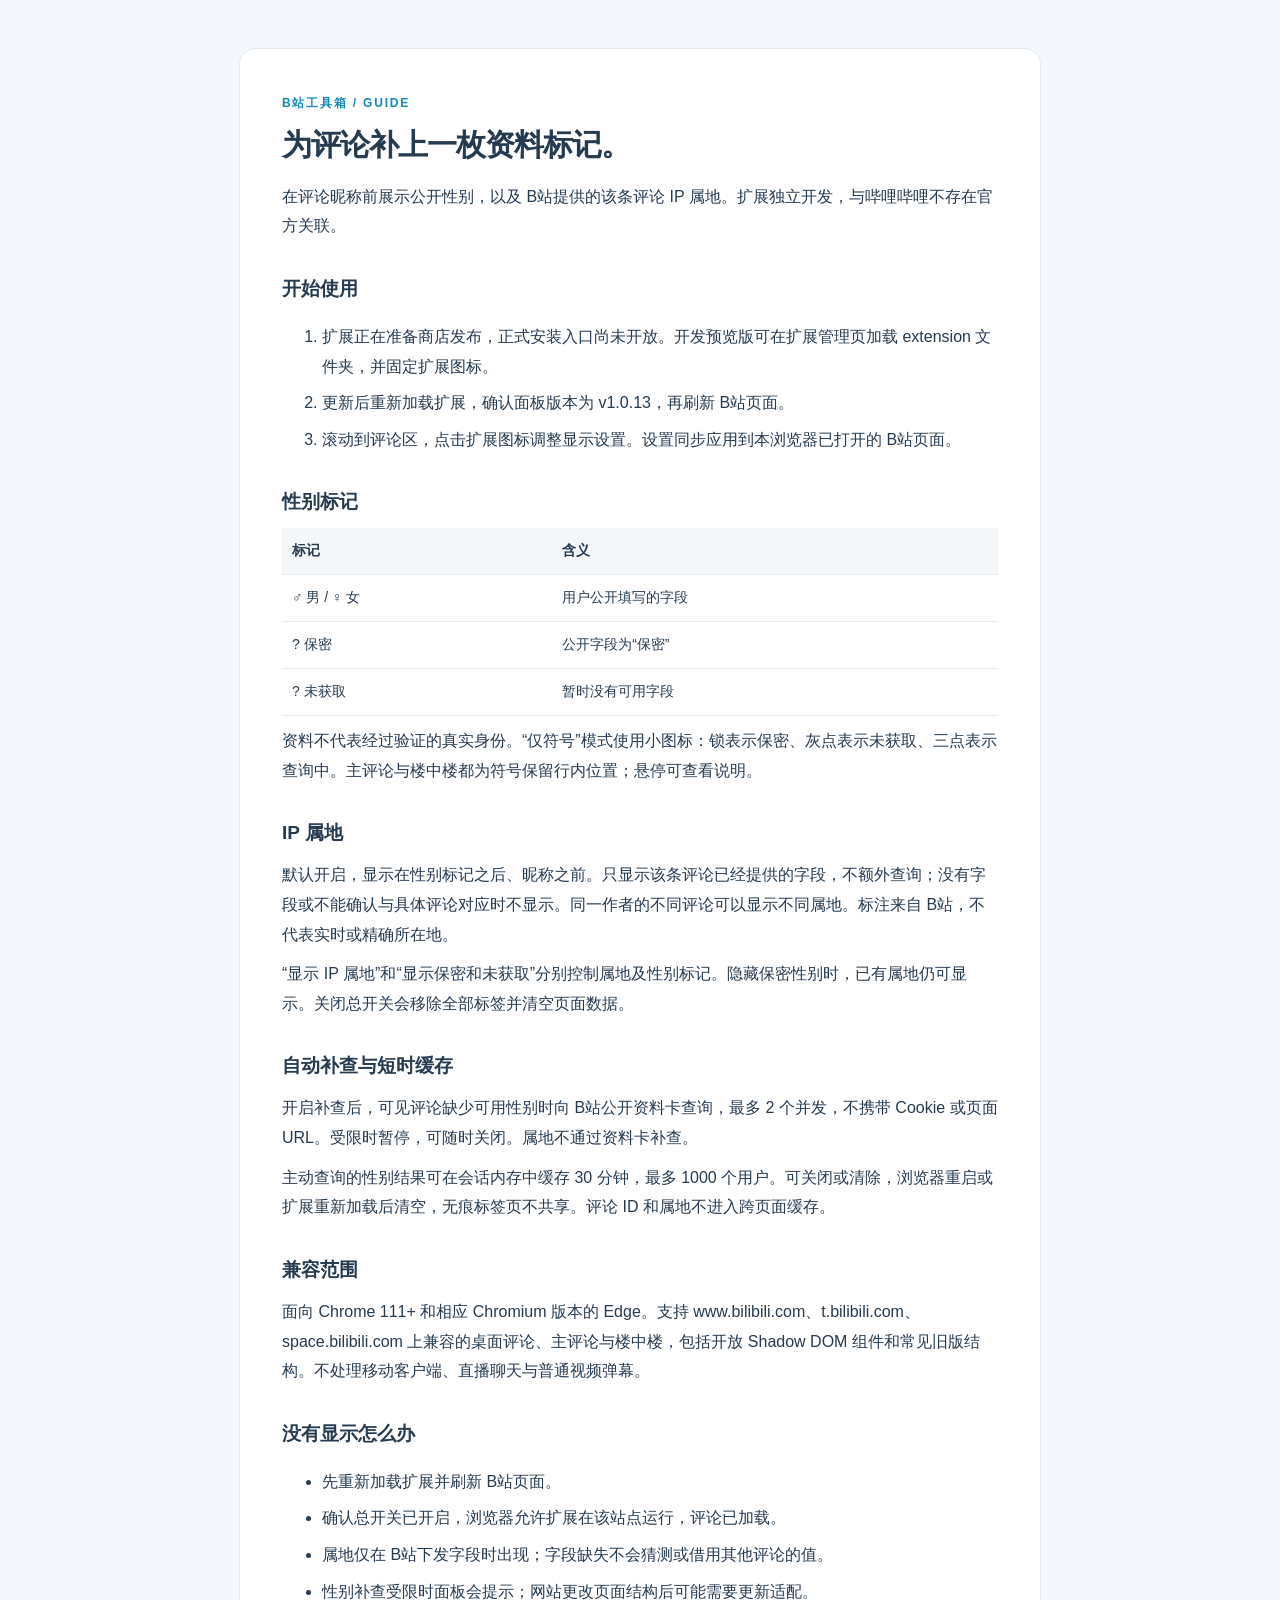
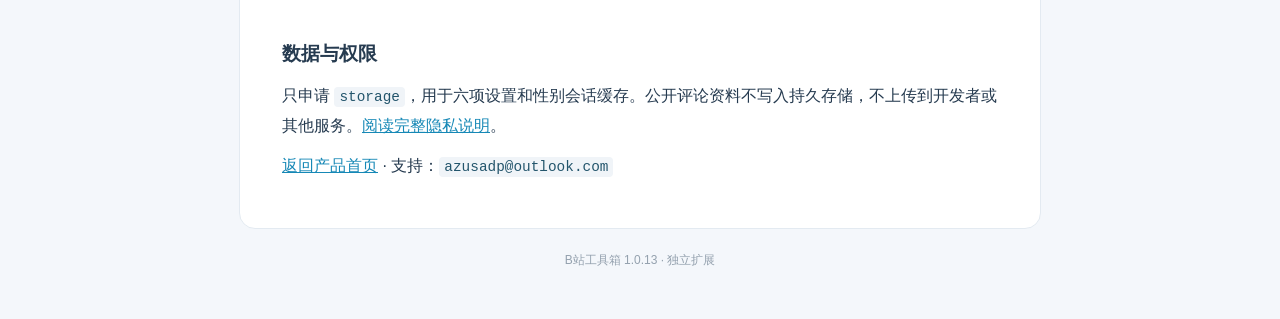
==== help.html @ 61e421c5 "Publish B站工具箱 website and privacy policy" ====
<!doctype html>
<html lang="zh-CN"><head><meta charset="utf-8"><meta name="viewport" content="width=device-width,initial-scale=1"><title>使用说明 · B站工具箱</title><link rel="stylesheet" href="docs.css"></head><body><main>
<span class="eyebrow">B站工具箱 / GUIDE</span><h1>为评论补上一枚资料标记。</h1>
<p>在评论昵称前展示公开性别，以及 B站提供的该条评论 IP 属地。扩展独立开发，与哔哩哔哩不存在官方关联。</p>
<h2>开始使用</h2><ol><li>扩展正在准备商店发布，正式安装入口尚未开放。开发预览版可在扩展管理页加载 extension 文件夹，并固定扩展图标。</li><li>更新后重新加载扩展，确认面板版本为 v1.0.13，再刷新 B站页面。</li><li>滚动到评论区，点击扩展图标调整显示设置。设置同步应用到本浏览器已打开的 B站页面。</li></ol>
<h2>性别标记</h2><table><tr><th>标记</th><th>含义</th></tr><tr><td>♂ 男 / ♀ 女</td><td>用户公开填写的字段</td></tr><tr><td>? 保密</td><td>公开字段为“保密”</td></tr><tr><td>? 未获取</td><td>暂时没有可用字段</td></tr></table>
<p>资料不代表经过验证的真实身份。“仅符号”模式使用小图标：锁表示保密、灰点表示未获取、三点表示查询中。主评论与楼中楼都为符号保留行内位置；悬停可查看说明。</p>
<h2>IP 属地</h2><p>默认开启，显示在性别标记之后、昵称之前。只显示该条评论已经提供的字段，不额外查询；没有字段或不能确认与具体评论对应时不显示。同一作者的不同评论可以显示不同属地。标注来自 B站，不代表实时或精确所在地。</p>
<p>“显示 IP 属地”和“显示保密和未获取”分别控制属地及性别标记。隐藏保密性别时，已有属地仍可显示。关闭总开关会移除全部标签并清空页面数据。</p>
<h2>自动补查与短时缓存</h2><p>开启补查后，可见评论缺少可用性别时向 B站公开资料卡查询，最多 2 个并发，不携带 Cookie 或页面 URL。受限时暂停，可随时关闭。属地不通过资料卡补查。</p>
<p>主动查询的性别结果可在会话内存中缓存 30 分钟，最多 1000 个用户。可关闭或清除，浏览器重启或扩展重新加载后清空，无痕标签页不共享。评论 ID 和属地不进入跨页面缓存。</p>
<h2>兼容范围</h2><p>面向 Chrome 111+ 和相应 Chromium 版本的 Edge。支持 www.bilibili.com、t.bilibili.com、space.bilibili.com 上兼容的桌面评论、主评论与楼中楼，包括开放 Shadow DOM 组件和常见旧版结构。不处理移动客户端、直播聊天与普通视频弹幕。</p>
<h2>没有显示怎么办</h2><ul><li>先重新加载扩展并刷新 B站页面。</li><li>确认总开关已开启，浏览器允许扩展在该站点运行，评论已加载。</li><li>属地仅在 B站下发字段时出现；字段缺失不会猜测或借用其他评论的值。</li><li>性别补查受限时面板会提示；网站更改页面结构后可能需要更新适配。</li></ul>
<h2>数据与权限</h2><p>只申请 <code>storage</code>，用于六项设置和性别会话缓存。公开评论资料不写入持久存储，不上传到开发者或其他服务。<a href="privacy.html">阅读完整隐私说明</a>。</p>
<p><a href="index.html">返回产品首页</a> · 支持：<code>azusadp@outlook.com</code></p></main><footer>B站工具箱 1.0.13 · 独立扩展</footer></body></html>
---- docs.css ----
:root{color-scheme:light;font:16px/1.85 "Segoe UI","Microsoft YaHei",sans-serif;color:#263b50;background:#f4f7fb}*{box-sizing:border-box}body{max-width:850px;margin:48px auto;padding:0 24px}main{background:#fff;border:1px solid #e3eaf1;border-radius:16px;padding:38px 42px}h1{font-size:30px;line-height:1.3;letter-spacing:-1px;margin:8px 0 18px}h2{font-size:19px;margin:30px 0 9px}p{margin:10px 0}a{color:#1688b6}small,.muted{color:#7b8c9d}.eyebrow{color:#138bb7;font-size:12px;letter-spacing:1.8px;font-weight:700}li{margin:7px 0}code{background:#f0f4f8;color:#23556c;border-radius:4px;padding:2px 5px;font-size:.9em}pre{overflow:auto;background:#f0f4f8;padding:16px;border-radius:8px;line-height:1.6}.box{border-left:3px solid #1693c1;background:#eef7fb;padding:12px 18px;border-radius:0 8px 8px 0}table{width:100%;border-collapse:collapse;font-size:14px}th,td{padding:10px;text-align:left;border-bottom:1px solid #e3eaf1}th{background:#f3f7fa}footer{text-align:center;color:#94a1ae;font-size:12px;margin:20px 0}@media(max-width:600px){body{margin:18px auto;padding:0 12px}main{padding:22px}h1{font-size:26px}}
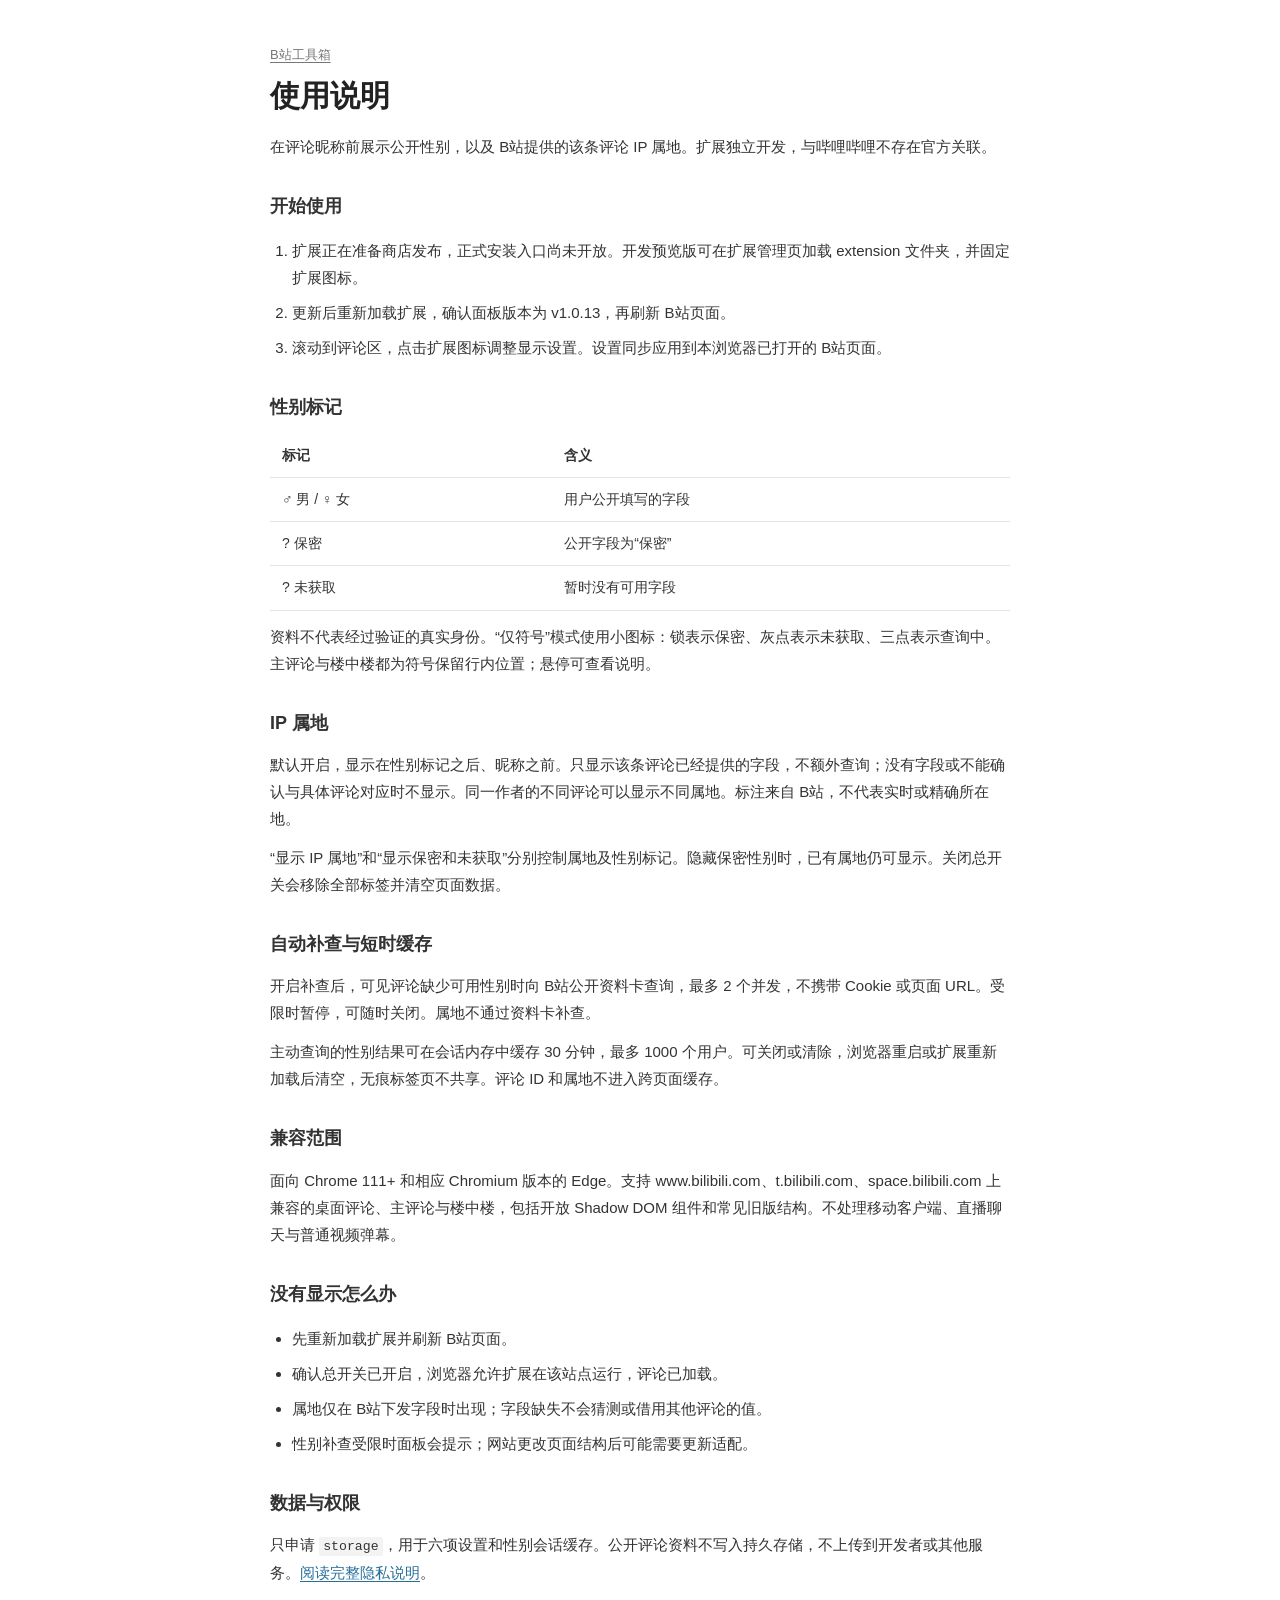
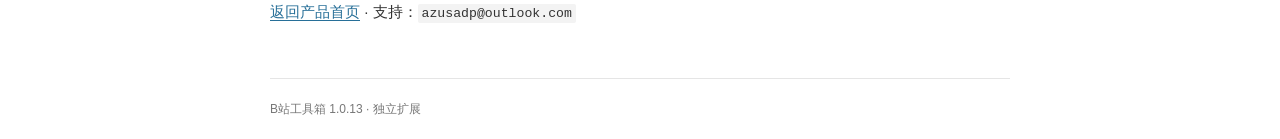
==== commit 45017e3b: "Simplify site layout and copy; use generic region example" ====
--- a/help.html
+++ b/help.html
@@ -1,6 +1,6 @@
 <!doctype html>
 <html lang="zh-CN"><head><meta charset="utf-8"><meta name="viewport" content="width=device-width,initial-scale=1"><title>使用说明 · B站工具箱</title><link rel="stylesheet" href="docs.css"></head><body><main>
-<span class="eyebrow">B站工具箱 / GUIDE</span><h1>为评论补上一枚资料标记。</h1>
+<a class="eyebrow" href="index.html">B站工具箱</a><h1>使用说明</h1>
 <p>在评论昵称前展示公开性别，以及 B站提供的该条评论 IP 属地。扩展独立开发，与哔哩哔哩不存在官方关联。</p>
 <h2>开始使用</h2><ol><li>扩展正在准备商店发布，正式安装入口尚未开放。开发预览版可在扩展管理页加载 extension 文件夹，并固定扩展图标。</li><li>更新后重新加载扩展，确认面板版本为 v1.0.13，再刷新 B站页面。</li><li>滚动到评论区，点击扩展图标调整显示设置。设置同步应用到本浏览器已打开的 B站页面。</li></ol>
 <h2>性别标记</h2><table><tr><th>标记</th><th>含义</th></tr><tr><td>♂ 男 / ♀ 女</td><td>用户公开填写的字段</td></tr><tr><td>? 保密</td><td>公开字段为“保密”</td></tr><tr><td>? 未获取</td><td>暂时没有可用字段</td></tr></table>
--- a/docs.css
+++ b/docs.css
@@ -1 +1 @@
-:root{color-scheme:light;font:16px/1.85 "Segoe UI","Microsoft YaHei",sans-serif;color:#263b50;background:#f4f7fb}*{box-sizing:border-box}body{max-width:850px;margin:48px auto;padding:0 24px}main{background:#fff;border:1px solid #e3eaf1;border-radius:16px;padding:38px 42px}h1{font-size:30px;line-height:1.3;letter-spacing:-1px;margin:8px 0 18px}h2{font-size:19px;margin:30px 0 9px}p{margin:10px 0}a{color:#1688b6}small,.muted{color:#7b8c9d}.eyebrow{color:#138bb7;font-size:12px;letter-spacing:1.8px;font-weight:700}li{margin:7px 0}code{background:#f0f4f8;color:#23556c;border-radius:4px;padding:2px 5px;font-size:.9em}pre{overflow:auto;background:#f0f4f8;padding:16px;border-radius:8px;line-height:1.6}.box{border-left:3px solid #1693c1;background:#eef7fb;padding:12px 18px;border-radius:0 8px 8px 0}table{width:100%;border-collapse:collapse;font-size:14px}th,td{padding:10px;text-align:left;border-bottom:1px solid #e3eaf1}th{background:#f3f7fa}footer{text-align:center;color:#94a1ae;font-size:12px;margin:20px 0}@media(max-width:600px){body{margin:18px auto;padding:0 12px}main{padding:22px}h1{font-size:26px}}
+:root{color-scheme:light;font:15px/1.8 -apple-system,BlinkMacSystemFont,"Segoe UI","Microsoft YaHei",sans-serif;color:#333;background:#fff}*{box-sizing:border-box}body{max-width:800px;margin:0 auto;padding:0 30px}main{padding:40px 0}h1{font-size:30px;line-height:1.4;margin:8px 0 16px;color:#222}h2{font-size:18px;margin:30px 0 10px;color:#333}p{margin:12px 0}a{color:#276f98;text-underline-offset:3px}a:hover{color:#174763}a:focus-visible{outline:2px solid #276f98;outline-offset:4px}.muted{color:#777;font-size:13px}li{margin:8px 0}.eyebrow{font-size:13px;color:#777;letter-spacing:0}code{font-size:.88em;background:#f3f3f3;padding:2px 4px;border-radius:2px;overflow-wrap:anywhere}pre{overflow:auto;background:#f3f3f3;padding:16px;line-height:1.6}table{width:100%;border-collapse:collapse;font-size:14px}th,td{padding:9px 12px;text-align:left;border-bottom:1px solid #e5e5e5}th{font-weight:600}footer{font-size:12px;color:#777;text-align:left;padding:20px 0;border-top:1px solid #e5e5e5}ul,ol{padding-left:22px}@media(max-width:520px){body{padding:0 20px}main{padding:28px 0}h1{font-size:26px}}
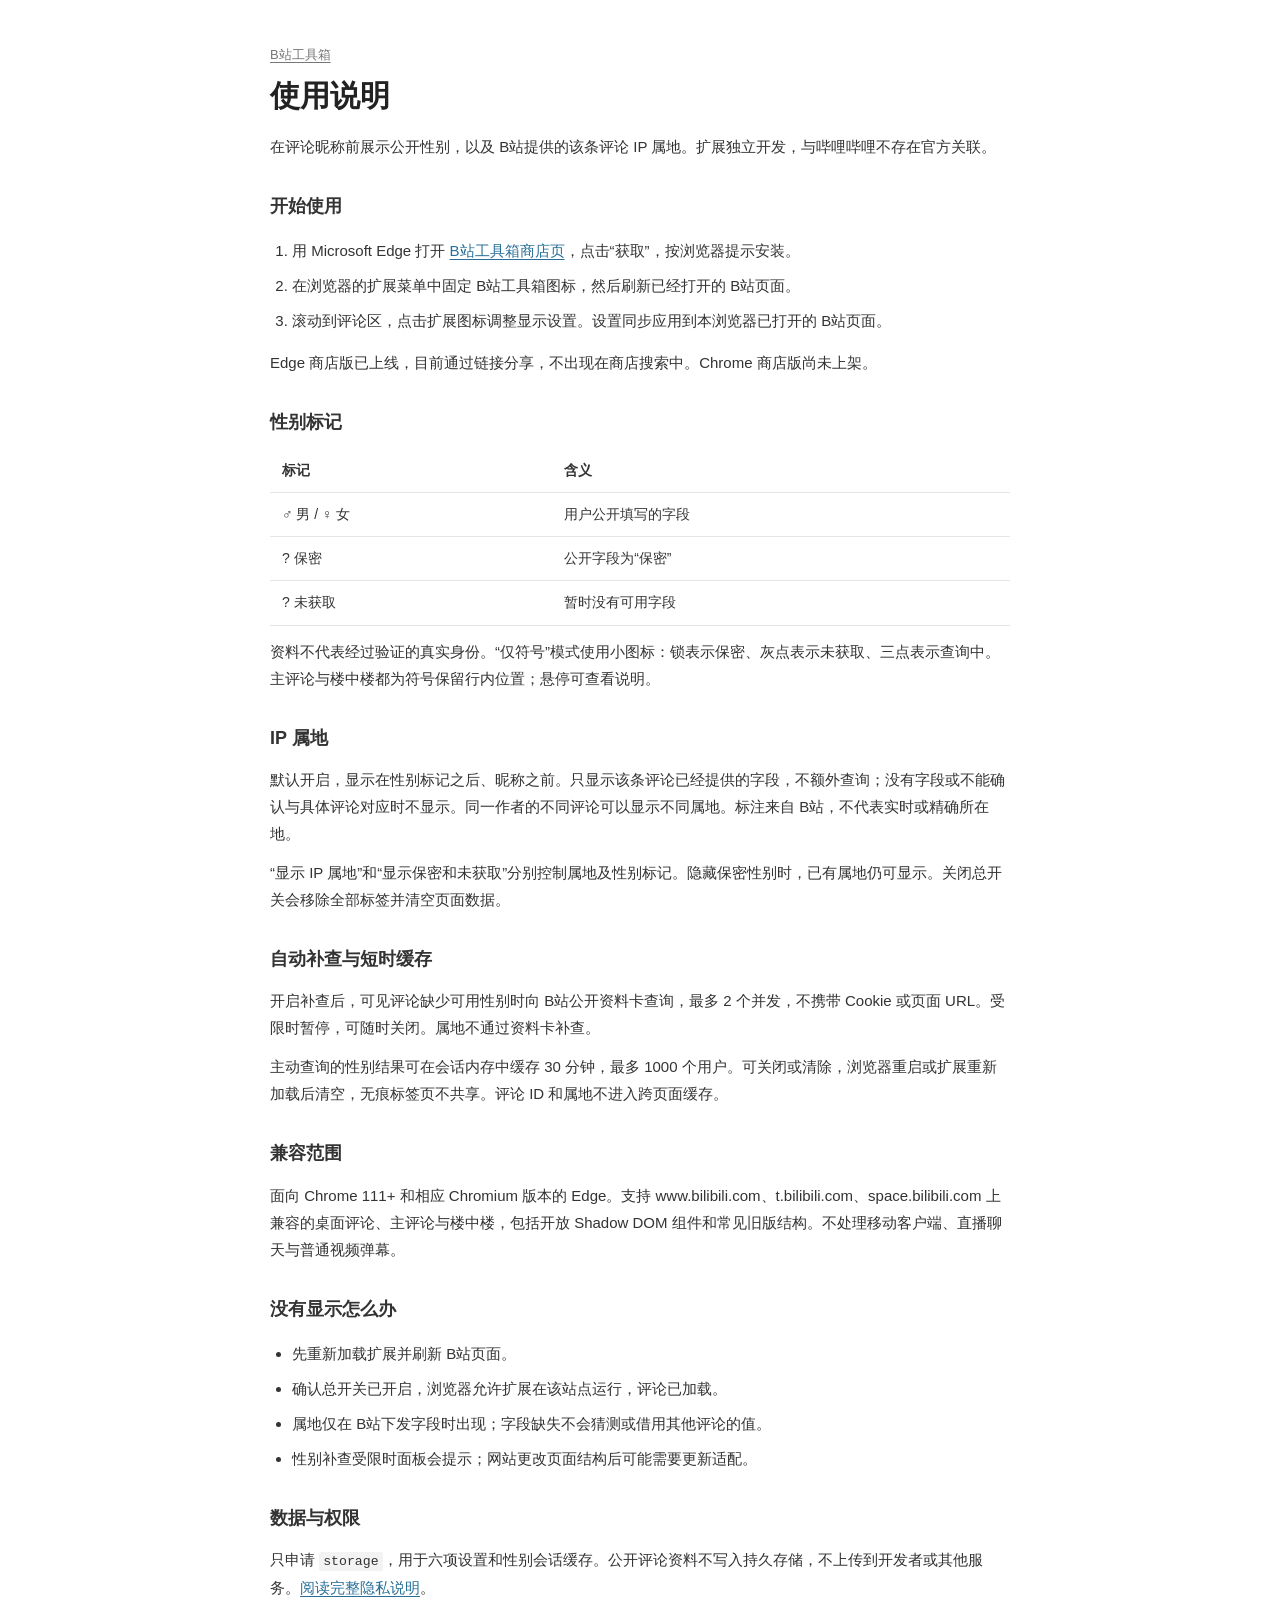
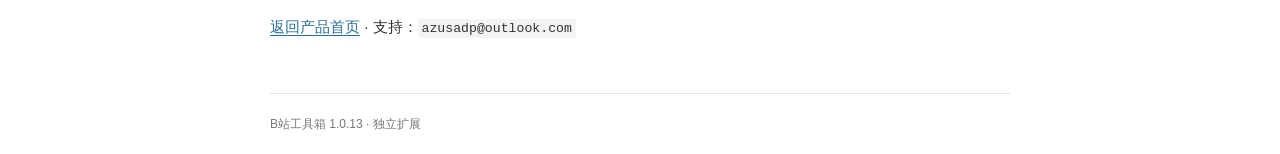
==== commit 8436040d: "Add Edge installation link and update release status" ====
--- a/help.html
+++ b/help.html
@@ -2,7 +2,7 @@
 <html lang="zh-CN"><head><meta charset="utf-8"><meta name="viewport" content="width=device-width,initial-scale=1"><title>使用说明 · B站工具箱</title><link rel="stylesheet" href="docs.css"></head><body><main>
 <a class="eyebrow" href="index.html">B站工具箱</a><h1>使用说明</h1>
 <p>在评论昵称前展示公开性别，以及 B站提供的该条评论 IP 属地。扩展独立开发，与哔哩哔哩不存在官方关联。</p>
-<h2>开始使用</h2><ol><li>扩展正在准备商店发布，正式安装入口尚未开放。开发预览版可在扩展管理页加载 extension 文件夹，并固定扩展图标。</li><li>更新后重新加载扩展，确认面板版本为 v1.0.13，再刷新 B站页面。</li><li>滚动到评论区，点击扩展图标调整显示设置。设置同步应用到本浏览器已打开的 B站页面。</li></ol>
+<h2>开始使用</h2><ol><li>用 Microsoft Edge 打开 <a href="https://microsoftedge.microsoft.com/addons/detail/mkcnjgfnaanklmkdnkcoeccgfdjkbpmc">B站工具箱商店页</a>，点击“获取”，按浏览器提示安装。</li><li>在浏览器的扩展菜单中固定 B站工具箱图标，然后刷新已经打开的 B站页面。</li><li>滚动到评论区，点击扩展图标调整显示设置。设置同步应用到本浏览器已打开的 B站页面。</li></ol><p>Edge 商店版已上线，目前通过链接分享，不出现在商店搜索中。Chrome 商店版尚未上架。</p>
 <h2>性别标记</h2><table><tr><th>标记</th><th>含义</th></tr><tr><td>♂ 男 / ♀ 女</td><td>用户公开填写的字段</td></tr><tr><td>? 保密</td><td>公开字段为“保密”</td></tr><tr><td>? 未获取</td><td>暂时没有可用字段</td></tr></table>
 <p>资料不代表经过验证的真实身份。“仅符号”模式使用小图标：锁表示保密、灰点表示未获取、三点表示查询中。主评论与楼中楼都为符号保留行内位置；悬停可查看说明。</p>
 <h2>IP 属地</h2><p>默认开启，显示在性别标记之后、昵称之前。只显示该条评论已经提供的字段，不额外查询；没有字段或不能确认与具体评论对应时不显示。同一作者的不同评论可以显示不同属地。标注来自 B站，不代表实时或精确所在地。</p>
